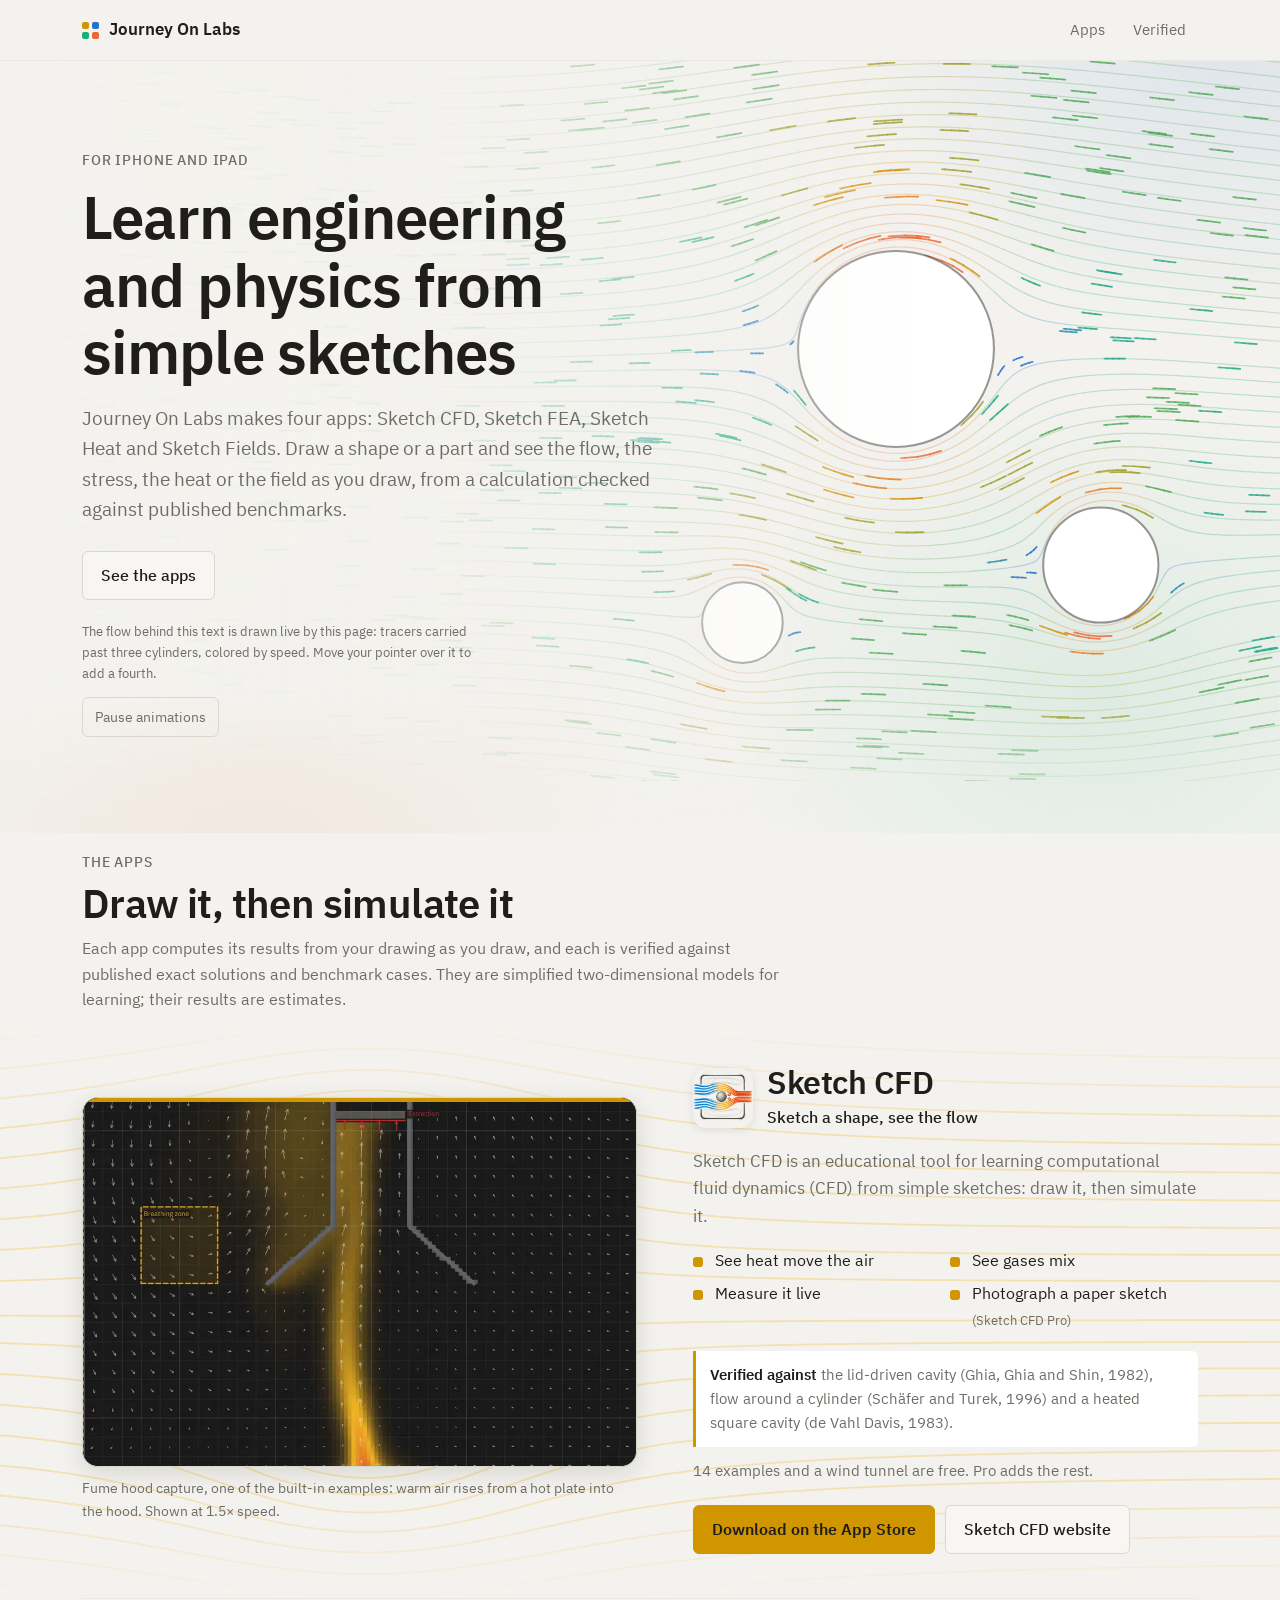
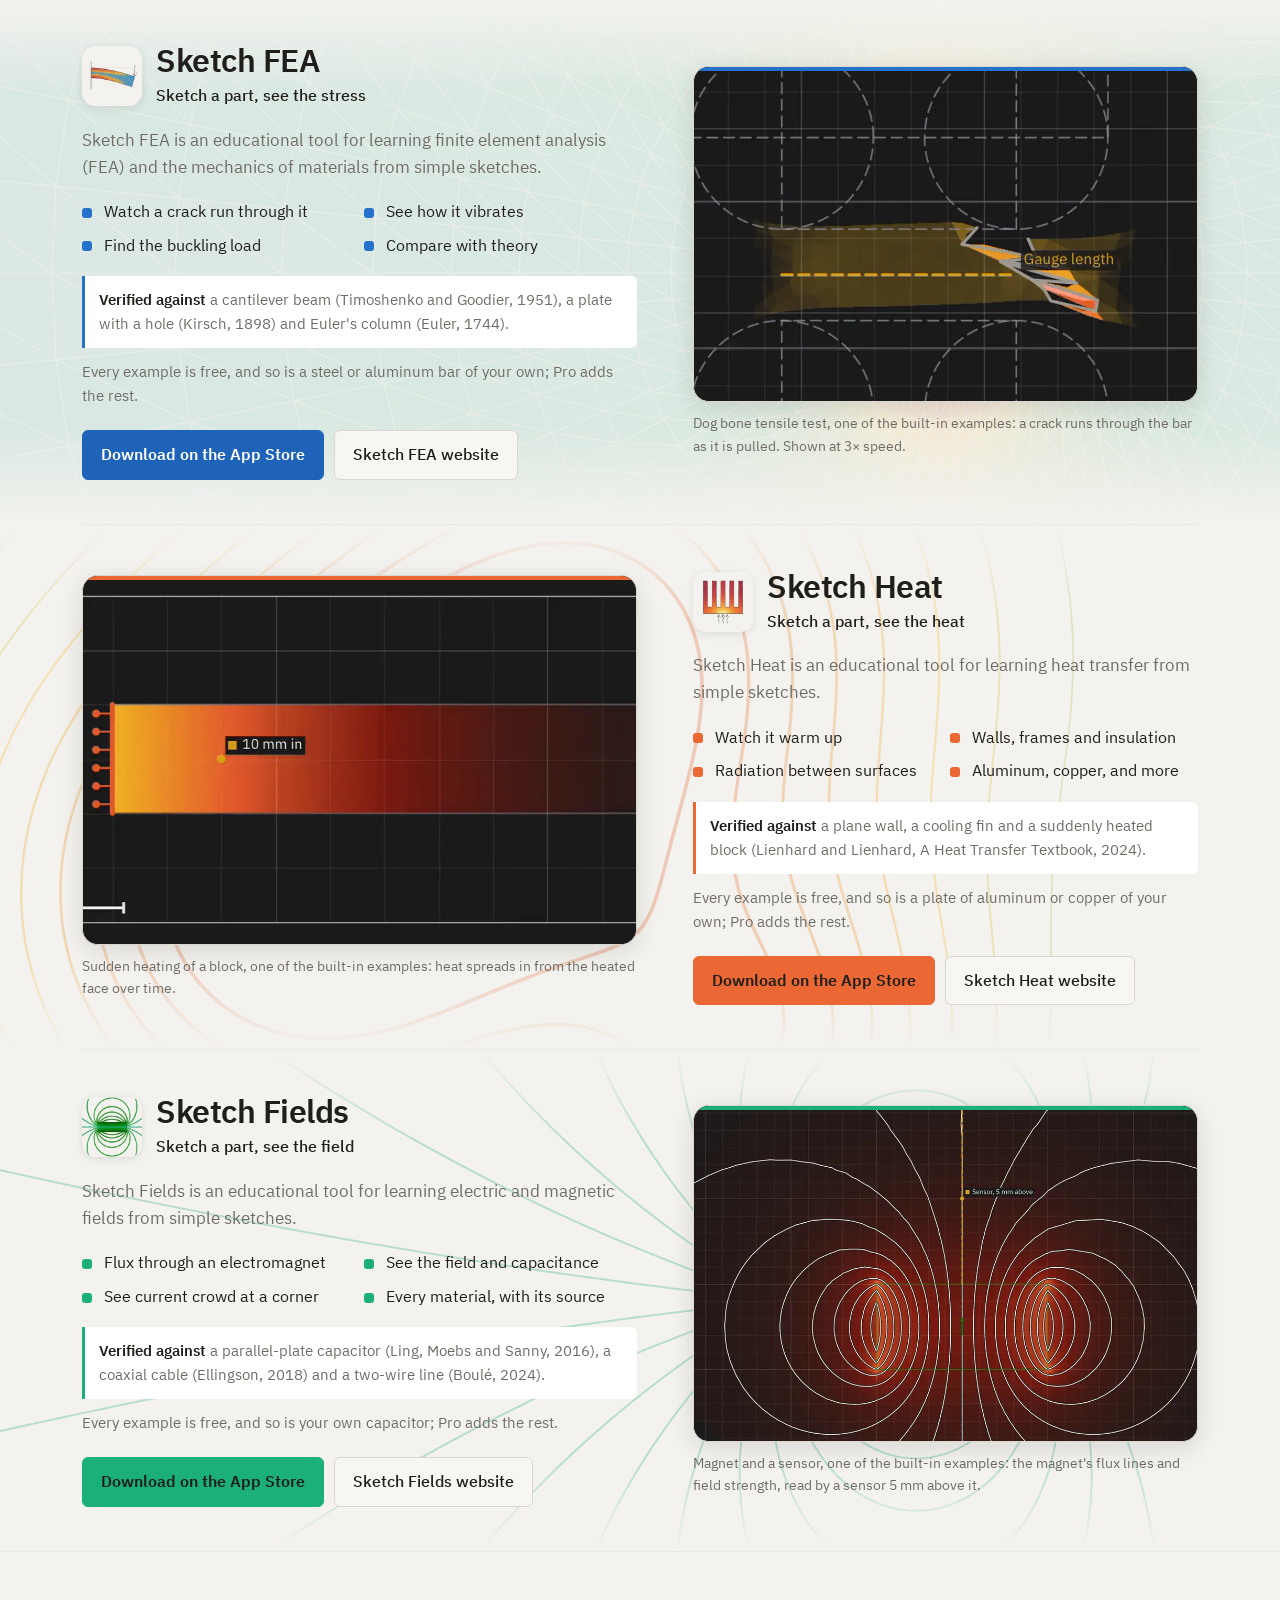
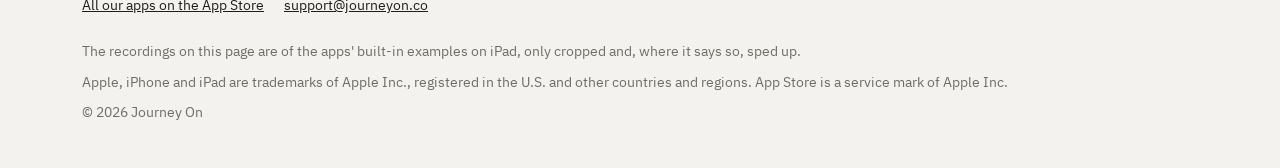
==== index.html @ b60d40c6 "The Journey On Labs page: the Sketch apps, with the Black Friday sale Co-Authored-By: Claude Opus 5." ====
<!doctype html>
<html lang="en">
<head>
  <meta charset="utf-8">
  <meta name="viewport" content="width=device-width, initial-scale=1">
  <meta http-equiv="Content-Security-Policy" content="default-src 'none'; script-src 'self'; style-src 'self'; font-src 'self'; img-src 'self'; media-src 'self'; base-uri 'none'; form-action 'none'">
  <meta name="referrer" content="strict-origin-when-cross-origin">
  <title>Journey On Labs: Sketch CFD, Sketch FEA, Sketch Heat and Sketch Fields</title>
  <meta name="description" content="Apps for iPhone and iPad for learning fluid dynamics, stress analysis, heat transfer, and electric and magnetic fields from simple sketches.">
  <meta name="theme-color" content="#141413" media="(prefers-color-scheme: dark)">
  <meta name="theme-color" content="#f3f2ee" media="(prefers-color-scheme: light)">
  <link rel="preload" href="fonts/IBMPlexSans-SemiBold.woff2" as="font" type="font/woff2" crossorigin>
  <link rel="icon" href="assets/favicon.svg" type="image/svg+xml">
  <link rel="icon" href="assets/favicon-32.png" sizes="32x32" type="image/png">
  <link rel="apple-touch-icon" href="assets/apple-touch-icon.png">
  <link rel="stylesheet" href="assets/labs.css">
  <script src="assets/labs.js" defer></script>
</head>
<body>
  <a class="skip" href="#main">Skip to the content</a>
  <header class="site">
    <div class="wrap">
      <a class="wordmark" href="./"><span class="dots" aria-hidden="true"><i class="app-cfd"></i><i class="app-fea"></i><i class="app-fields"></i><i class="app-heat"></i></span>Journey On Labs</a>
      <nav class="site" aria-label="Main">
        <ul>
          <li><a href="#apps">Apps</a></li>
          <li><a href="#verified">Verified</a></li>
          <li data-sale><a class="hot" href="#black-friday">Black Friday</a></li>
        </ul>
      </nav>
    </div>
  </header>

  <main id="main" tabindex="-1">
    <section class="hero" aria-labelledby="h-hero">
      <div class="hero-sim" aria-hidden="true"><canvas id="flow" width="1200" height="640"></canvas></div>
      <div class="wrap">
        <div class="hero-text">
          <p class="eyebrow">For iPhone and iPad</p>
          <h1 id="h-hero">Learn engineering and physics from simple sketches</h1>
          <p class="lead">Journey On Labs makes four apps: Sketch CFD, Sketch FEA, Sketch Heat and Sketch Fields. Draw a shape or a part and see the flow, the stress, the heat or the field as you draw, from a calculation checked against published benchmarks.</p>
          <div class="actions">
            <a class="btn sale-btn" href="#black-friday" data-sale>Black Friday: Pro at half price</a>
            <a class="btn" href="#apps">See the apps</a>
          </div>
          <p class="hero-note">The flow behind this text is drawn live by this page: tracers carried past three cylinders, colored by speed. Move your pointer over it to add a fourth.</p>
          <button type="button" class="motion" id="motion" aria-pressed="false" hidden>Pause animations</button>
        </div>
      </div>
    </section>

    <section class="sale" id="black-friday" aria-labelledby="h-sale" data-sale>
      <div class="wrap">
        <div class="sale-card">
          <div class="sale-head">
            <div>
              <p class="eyebrow">Black Friday to Cyber Monday</p>
              <h2 id="h-sale">Pro is half price in every Sketch app</h2>
            </div>
            <p class="countdown"><span data-left>Until Monday, November 30</span></p>
          </div>
          <div class="legend" aria-hidden="true">
            <div class="bar"><span class="now" data-now hidden></span></div>
            <div class="ticks"><span>Thu</span><span>Fri</span><span>Sat</span><span>Sun</span><span>Mon</span></div>
          </div>
          <div class="codes">
            <div class="ticket"><span class="code">BLACKFRIDAY</span><span class="what">Half off your first year</span><button type="button" class="copy" data-copy="BLACKFRIDAY" aria-label="Copy the code BLACKFRIDAY" hidden>Copy</button></div>
            <div class="ticket"><span class="code">BLACKFRIDAYMONTHLY</span><span class="what">Half off your first 3 months</span><button type="button" class="copy" data-copy="BLACKFRIDAYMONTHLY" aria-label="Copy the code BLACKFRIDAYMONTHLY" hidden>Copy</button></div>
          </div>
          <p class="fine">For new subscribers and for people whose subscription or free trial has ended; not for current subscribers. The links below open the App Store with the code filled in; you can also redeem a code in the App Store or in the app, in Menu&nbsp;&gt; About. Prices differ by country.</p>
          <ul class="deals">
            <li class="app-cfd"><span class="who"><img src="media/cfd-icon-96.webp" width="36" height="36" alt="">Sketch CFD</span><a class="btn" href="https://apps.apple.com/redeem?ctx=offercodes&amp;id=6824528045&amp;code=BLACKFRIDAY" aria-label="Sketch CFD: half off your first year, code BLACKFRIDAY">Half off a year</a><a class="btn" href="https://apps.apple.com/redeem?ctx=offercodes&amp;id=6824528045&amp;code=BLACKFRIDAYMONTHLY" aria-label="Sketch CFD: half off your first 3 months, code BLACKFRIDAYMONTHLY">Half off 3 months</a></li>
            <li class="app-fea"><span class="who"><img src="media/fea-icon-96.webp" width="36" height="36" alt="">Sketch FEA</span><a class="btn" href="https://apps.apple.com/redeem?ctx=offercodes&amp;id=6826964984&amp;code=BLACKFRIDAY" aria-label="Sketch FEA: half off your first year, code BLACKFRIDAY">Half off a year</a><a class="btn" href="https://apps.apple.com/redeem?ctx=offercodes&amp;id=6826964984&amp;code=BLACKFRIDAYMONTHLY" aria-label="Sketch FEA: half off your first 3 months, code BLACKFRIDAYMONTHLY">Half off 3 months</a></li>
            <li class="app-heat"><span class="who"><img src="media/heat-icon-96.webp" width="36" height="36" alt="">Sketch Heat</span><a class="btn" href="https://apps.apple.com/redeem?ctx=offercodes&amp;id=6831361610&amp;code=BLACKFRIDAY" aria-label="Sketch Heat: half off your first year, code BLACKFRIDAY">Half off a year</a><a class="btn" href="https://apps.apple.com/redeem?ctx=offercodes&amp;id=6831361610&amp;code=BLACKFRIDAYMONTHLY" aria-label="Sketch Heat: half off your first 3 months, code BLACKFRIDAYMONTHLY">Half off 3 months</a></li>
            <li class="app-fields"><span class="who"><img src="media/fields-icon-96.webp" width="36" height="36" alt="">Sketch Fields</span><a class="btn" href="https://apps.apple.com/redeem?ctx=offercodes&amp;id=6832425502&amp;code=BLACKFRIDAY" aria-label="Sketch Fields: half off your first year, code BLACKFRIDAY">Half off a year</a><a class="btn" href="https://apps.apple.com/redeem?ctx=offercodes&amp;id=6832425502&amp;code=BLACKFRIDAYMONTHLY" aria-label="Sketch Fields: half off your first 3 months, code BLACKFRIDAYMONTHLY">Half off 3 months</a></li>
          </ul>
        </div>
      </div>
    </section>

    <section id="apps" aria-labelledby="h-apps">
      <div class="wrap">
        <div class="apps-head" id="verified">
          <p class="eyebrow">The apps</p>
          <h2 id="h-apps">Draw it, then simulate it</h2>
          <p>Each app computes its results from your drawing as you draw, and each is verified against published exact solutions and benchmark cases. They are simplified two-dimensional models for learning; their results are estimates.</p>
        </div>

        <article class="feature app-cfd" aria-labelledby="h-cfd">
          <figure class="media">
            <div class="frame"><video class="sim" muted loop playsinline preload="none" poster="media/cfd-sim-960.webp" width="960" height="640" aria-hidden="true" disablepictureinpicture disableremoteplayback><source src="media/cfd-sim-960.mp4" type="video/mp4"></video></div>
            <figcaption>Fume hood capture, one of the built-in examples: warm air rises from a hot plate into the hood. Shown at 1.5&times; speed.</figcaption>
          </figure>
          <div class="copytext">
            <div class="title"><img src="media/cfd-icon-192.webp" width="60" height="60" alt=""><div><h3 id="h-cfd">Sketch CFD</h3><p class="sub">Sketch a shape, see the flow</p></div></div>
            <p class="desc">Sketch CFD is an educational tool for learning computational fluid dynamics (CFD) from simple sketches: draw it, then simulate it.</p>
            <ul class="feats"><li>See heat move the air</li><li>See gases mix</li><li>Measure it live</li><li>Photograph a paper sketch <small>(Sketch CFD Pro)</small></li></ul>
            <p class="verified"><strong>Verified against</strong> the lid-driven cavity (Ghia, Ghia and Shin, 1982), flow around a cylinder (Schäfer and Turek, 1996) and a heated square cavity (de Vahl Davis, 1983).</p>
            <p class="free">14 examples and a wind tunnel are free. Pro adds the rest.</p>
            <div class="actions"><a class="btn primary" href="https://apps.apple.com/app/sketch-cfd/id6824528045">Download on the App Store</a><a class="btn" href="https://sketchcfd.journeyon.co">Sketch CFD website</a></div>
            <a class="badge" href="#black-friday" data-sale>Black Friday: Sketch CFD Pro at half price</a>
          </div>
        </article>

        <article class="feature flip app-fea" aria-labelledby="h-fea">
          <figure class="media">
            <div class="frame"><video class="sim" muted loop playsinline preload="none" poster="media/fea-sim-960.webp" width="960" height="640" aria-hidden="true" disablepictureinpicture disableremoteplayback><source src="media/fea-sim-960.mp4" type="video/mp4"></video></div>
            <figcaption>Dog bone tensile test, one of the built-in examples: a crack runs through the bar as it is pulled. Shown at 3&times; speed.</figcaption>
          </figure>
          <div class="copytext">
            <div class="title"><img src="media/fea-icon-192.webp" width="60" height="60" alt=""><div><h3 id="h-fea">Sketch FEA</h3><p class="sub">Sketch a part, see the stress</p></div></div>
            <p class="desc">Sketch FEA is an educational tool for learning finite element analysis (FEA) and the mechanics of materials from simple sketches.</p>
            <ul class="feats"><li>Watch a crack run through it</li><li>See how it vibrates</li><li>Find the buckling load</li><li>Compare with theory</li></ul>
            <p class="verified"><strong>Verified against</strong> a cantilever beam (Timoshenko and Goodier, 1951), a plate with a hole (Kirsch, 1898) and Euler's column (Euler, 1744).</p>
            <p class="free">Every example is free, and so is a steel or aluminum bar of your own; Pro adds the rest.</p>
            <div class="actions"><a class="btn primary" href="https://apps.apple.com/app/sketch-fea/id6826964984">Download on the App Store</a><a class="btn" href="https://sketchfea.journeyon.co">Sketch FEA website</a></div>
            <a class="badge" href="#black-friday" data-sale>Black Friday: Sketch FEA Pro at half price</a>
          </div>
        </article>

        <article class="feature app-heat" aria-labelledby="h-heat">
          <figure class="media">
            <div class="frame"><video class="sim" muted loop playsinline preload="none" poster="media/heat-sim-960.webp" width="960" height="640" aria-hidden="true" disablepictureinpicture disableremoteplayback><source src="media/heat-sim-960.mp4" type="video/mp4"></video></div>
            <figcaption>Sudden heating of a block, one of the built-in examples: heat spreads in from the heated face over time.</figcaption>
          </figure>
          <div class="copytext">
            <div class="title"><img src="media/heat-icon-192.webp" width="60" height="60" alt=""><div><h3 id="h-heat">Sketch Heat</h3><p class="sub">Sketch a part, see the heat</p></div></div>
            <p class="desc">Sketch Heat is an educational tool for learning heat transfer from simple sketches.</p>
            <ul class="feats"><li>Watch it warm up</li><li>Walls, frames and insulation</li><li>Radiation between surfaces</li><li>Aluminum, copper, and more</li></ul>
            <p class="verified"><strong>Verified against</strong> a plane wall, a cooling fin and a suddenly heated block (Lienhard and Lienhard, A Heat Transfer Textbook, 2024).</p>
            <p class="free">Every example is free, and so is a plate of aluminum or copper of your own; Pro adds the rest.</p>
            <div class="actions"><a class="btn primary" href="https://apps.apple.com/app/sketch-heat/id6831361610">Download on the App Store</a><a class="btn" href="https://sketchheat.journeyon.co">Sketch Heat website</a></div>
            <a class="badge" href="#black-friday" data-sale>Black Friday: Sketch Heat Pro at half price</a>
          </div>
        </article>

        <article class="feature flip app-fields" aria-labelledby="h-fields">
          <figure class="media">
            <div class="frame"><video class="sim" muted loop playsinline preload="none" poster="media/fields-sim-960.webp" width="960" height="640" aria-hidden="true" disablepictureinpicture disableremoteplayback><source src="media/fields-sim-960.mp4" type="video/mp4"></video></div>
            <figcaption>Magnet and a sensor, one of the built-in examples: the magnet's flux lines and field strength, read by a sensor 5 mm above it.</figcaption>
          </figure>
          <div class="copytext">
            <div class="title"><img src="media/fields-icon-192.webp" width="60" height="60" alt=""><div><h3 id="h-fields">Sketch Fields</h3><p class="sub">Sketch a part, see the field</p></div></div>
            <p class="desc">Sketch Fields is an educational tool for learning electric and magnetic fields from simple sketches.</p>
            <ul class="feats"><li>Flux through an electromagnet</li><li>See the field and capacitance</li><li>See current crowd at a corner</li><li>Every material, with its source</li></ul>
            <p class="verified"><strong>Verified against</strong> a parallel-plate capacitor (Ling, Moebs and Sanny, 2016), a coaxial cable (Ellingson, 2018) and a two-wire line (Boulé, 2024).</p>
            <p class="free">Every example is free, and so is your own capacitor; Pro adds the rest.</p>
            <div class="actions"><a class="btn primary" href="https://apps.apple.com/app/sketch-fields/id6832425502">Download on the App Store</a><a class="btn" href="https://sketchfields.journeyon.co">Sketch Fields website</a></div>
            <a class="badge" href="#black-friday" data-sale>Black Friday: Sketch Fields Pro at half price</a>
          </div>
        </article>
      </div>
    </section>
  </main>

  <footer class="site">
    <div class="wrap">
      <div class="links">
        <a href="https://apps.apple.com/us/developer/journey-on/id1807155063">All our apps on the App Store</a>
        <a href="mailto:support@journeyon.co">support@journeyon.co</a>
      </div>
      <p>The recordings on this page are of the apps' built-in examples on iPad, only cropped and, where it says so, sped up.</p>
      <p>Apple, iPhone and iPad are trademarks of Apple Inc., registered in the U.S. and other countries and regions. App Store is a service mark of Apple Inc.</p>
      <p>&copy; 2026 Journey On</p>
    </div>
  </footer>
</body>
</html>
---- assets/labs.css ----
/* Journey On Labs. Colors, radii, fonts and shadows are the apps' design tokens: the neutrals every app shares, and each
   app's own accent (app.config.mjs) on its parts; tints are color-mix() of tokens. Dark is the default, as in the apps;
   light follows prefers-color-scheme. Text contrast at least 4.5:1 in both themes. */

@font-face { font-family: 'IBM Plex Sans'; font-style: normal; font-weight: 400; font-display: swap; src: url('../fonts/IBMPlexSans-Regular.woff2') format('woff2'); }
@font-face { font-family: 'IBM Plex Sans'; font-style: normal; font-weight: 500; font-display: swap; src: url('../fonts/IBMPlexSans-Medium.woff2') format('woff2'); }
@font-face { font-family: 'IBM Plex Sans'; font-style: normal; font-weight: 600; font-display: swap; src: url('../fonts/IBMPlexSans-SemiBold.woff2') format('woff2'); }
@font-face { font-family: 'IBM Plex Mono'; font-style: normal; font-weight: 500; font-display: swap; src: url('../fonts/IBMPlexMono-Medium.woff2') format('woff2'); }

:root {
  --bg: #141413;
  --panel: #1c1c1b;
  --panel2: #232321;
  --fg: #e8e6e1;
  --muted: #9b9890;
  --line: #35332e;
  --line2: #2a2926;
  --canvas: #1a1a19;
  --shadow: 0 6px 24px rgba(0, 0, 0, .5);
  --shadow-sm: 0 2px 10px rgba(0, 0, 0, .45);
  --font: 'IBM Plex Sans', system-ui, -apple-system, 'Segoe UI', sans-serif;
  --mono: 'IBM Plex Mono', ui-monospace, SFMono-Regular, Menlo, monospace;
  --radius: 6px;
  --ease-out: cubic-bezier(.33, 1, .68, 1);
  --t: .24s;
  /* each app's accent (dark): Sketch CFD amber, Sketch FEA blue, Sketch Heat orange, Sketch Fields green; the second
     accent is the one for text */
  --cfd: #f0b323; --cfd2: #ffc94a;
  --fea: #3987e5; --fea2: #6aa6ee;
  --heat: #d95926; --heat2: #f08a5c;
  --fields: #199e70; --fields2: #4fcb98;
  --accent: var(--fg);
  --accent2: var(--fg);
  --on-accent: #141413;
  --glow: .16;
  color-scheme: dark;
}

@media (prefers-color-scheme: light) {
  :root {
    --bg: #f3f2ee;
    --panel: #ffffff;
    --panel2: #f7f6f2;
    --fg: #1f1e1b;
    --muted: #6f6c66;
    --line: #dad7cf;
    --line2: #ebe9e3;
    --canvas: #e9e7e1;
    --shadow: 0 6px 24px rgba(30, 28, 20, .12);
    --shadow-sm: 0 2px 8px rgba(30, 28, 20, .10);
    --cfd: #d19500; --cfd2: #a87700;
    --fea: #2671cc; --fea2: #1f63b8;
    --heat: #eb6834; --heat2: #cc5521;
    --fields: #1baf7a; --fields2: #13875c;
    --on-accent: #1f1e1b;
    --glow: .10;
    color-scheme: light;
  }
}

*, *::before, *::after { box-sizing: border-box; }
html { -webkit-text-size-adjust: 100%; text-size-adjust: 100%; }
@media (prefers-reduced-motion: no-preference) { html { scroll-behavior: smooth; } }
body { margin: 0; background: var(--bg); color: var(--fg); font-family: var(--font); font-size: 16px; line-height: 1.6; overflow-wrap: break-word; }
img, video { max-width: 100%; display: block; }
h1, h2, h3 { margin: 0; line-height: 1.12; font-weight: 600; letter-spacing: -0.015em; }
p, ul { margin: 0; }
a { color: inherit; }
:focus-visible { outline: 3px solid var(--fea2); outline-offset: 3px; border-radius: 4px; }
[hidden] { display: none !important; }

.app-cfd { --accent: var(--cfd); --accent2: var(--cfd2); }
.app-fea { --accent: var(--fea); --accent2: var(--fea2); }
.app-heat { --accent: var(--heat); --accent2: var(--heat2); }
.app-fields { --accent: var(--fields); --accent2: var(--fields2); }

.skip { position: absolute; left: 16px; top: -60px; background: var(--panel); color: var(--fg); padding: 10px 16px; border: 1px solid var(--line); border-radius: var(--radius); z-index: 10; }
.skip:focus { top: 12px; }
.wrap { max-width: 1180px; margin: 0 auto; padding: 0 16px; }
@media (min-width: 720px) { .wrap { padding: 0 32px; } }
.eyebrow { font-size: 14px; font-weight: 500; letter-spacing: .06em; text-transform: uppercase; color: var(--muted); }

/* header */
header.site { position: sticky; top: 0; z-index: 5; background: color-mix(in srgb, var(--bg) 88%, transparent); backdrop-filter: blur(10px); -webkit-backdrop-filter: blur(10px); border-bottom: 1px solid var(--line2); }
header.site .wrap { display: flex; align-items: center; justify-content: space-between; gap: 16px; min-height: 60px; }
.wordmark { display: inline-flex; align-items: center; gap: 10px; font-weight: 600; font-size: 17px; text-decoration: none; padding: 10px 0; }
.dots { display: inline-grid; grid-template-columns: 7px 7px; gap: 3px; }
.dots i { width: 7px; height: 7px; border-radius: 2px; background: var(--accent); }
nav.site ul { list-style: none; display: flex; gap: 4px; padding: 0; }
nav.site a { display: inline-block; padding: 10px 12px; border-radius: var(--radius); text-decoration: none; font-size: 15px; color: var(--muted); }
nav.site a:hover { color: var(--fg); background: var(--panel); }
nav.site a.hot { color: var(--fg); font-weight: 500; }
@media (max-width: 560px) { nav.site li:not(:last-child) { display: none; } }

/* hero */
.hero { position: relative; padding: 56px 0 48px; overflow: hidden; }
.hero::before { content: ''; position: absolute; inset: -20% -10% auto -10%; height: 120%; pointer-events: none;
  background:
    radial-gradient(40% 50% at 12% 20%, color-mix(in srgb, var(--cfd) calc(var(--glow) * 100%), transparent), transparent 70%),
    radial-gradient(35% 45% at 88% 15%, color-mix(in srgb, var(--fea) calc(var(--glow) * 100%), transparent), transparent 70%),
    radial-gradient(35% 45% at 80% 85%, color-mix(in srgb, var(--fields) calc(var(--glow) * 100%), transparent), transparent 70%),
    radial-gradient(35% 40% at 25% 90%, color-mix(in srgb, var(--heat) calc(var(--glow) * 100%), transparent), transparent 70%); }
.hero .wrap { position: relative; display: grid; gap: 36px; align-items: center; }
@media (min-width: 960px) { .hero .wrap { grid-template-columns: 1fr 1.08fr; gap: 48px; } }
.hero h1 { font-size: clamp(36px, 5.4vw, 60px); margin-top: 12px; text-wrap: balance; }
.hero .lead { margin-top: 18px; font-size: clamp(17px, 2vw, 19px); color: var(--muted); max-width: 36em; }
.hero .actions { display: flex; flex-wrap: wrap; gap: 10px; margin-top: 26px; }
.mosaic { display: grid; grid-template-columns: 1fr 1fr; gap: 12px; }
.tile { position: relative; margin: 0; border-radius: 14px; overflow: hidden; border: 1px solid var(--line); background: #141413; box-shadow: var(--shadow); aspect-ratio: 3 / 2; }
.tile::after { content: ''; position: absolute; left: 0; right: 0; top: 0; height: 3px; background: var(--accent); }
.tile video { width: 100%; height: 100%; object-fit: cover; }
.tile figcaption { position: absolute; left: 8px; bottom: 8px; right: 8px; display: flex; align-items: center; gap: 7px; font-size: 13px; line-height: 1.3; color: #e8e6e1;
  padding: 6px 9px; border-radius: 8px; background: rgba(20, 20, 19, .78); backdrop-filter: blur(6px); -webkit-backdrop-filter: blur(6px); width: max-content; max-width: calc(100% - 16px); }
.tile figcaption b { font-weight: 600; color: var(--accent2); }
@media (prefers-color-scheme: light) { .tile figcaption b { color: #e8e6e1; } }
.tile figcaption i { width: 8px; height: 8px; border-radius: 50%; background: var(--accent); flex: none; }
.motion { margin-top: 12px; font: inherit; font-size: 14px; color: var(--muted); background: none; border: 1px solid var(--line); border-radius: var(--radius); padding: 8px 12px; min-height: 40px; cursor: pointer; }
.motion:hover { color: var(--fg); border-color: var(--muted); }

/* buttons */
.btn { display: inline-flex; align-items: center; justify-content: center; gap: 8px; min-height: 48px; padding: 11px 18px; border-radius: var(--radius); border: 1px solid var(--line); background: var(--panel2); color: var(--fg); font: inherit; font-weight: 500; text-decoration: none; text-align: center; cursor: pointer; transition: border-color var(--t) var(--ease-out), background var(--t) var(--ease-out), transform var(--t) var(--ease-out); }
.btn:hover { border-color: var(--accent, var(--muted)); }
.btn.primary { background: var(--accent); border-color: var(--accent); color: var(--on-accent); font-weight: 600; }
.btn.primary:hover { background: color-mix(in srgb, var(--accent) 86%, var(--fg)); }
.btn.sale-btn { --accent: var(--fg); background: var(--fg); border-color: var(--fg); color: var(--bg); font-weight: 600; }
@media (prefers-color-scheme: light) { .app-fea .btn.primary { background: var(--fea2); border-color: var(--fea2); color: #ffffff; } }

/* Black Friday 2026: the band, the deal links and the badges carry data-sale; labs.js hides them after the sale, and they
   come out of the page after 30 Nov 2026 */
.sale { padding: 8px 0 56px; }
.sale-card { position: relative; border-radius: 18px; padding: 28px 22px; background: var(--panel); border: 1px solid var(--line); box-shadow: var(--shadow); overflow: hidden; }
@media (min-width: 720px) { .sale-card { padding: 36px 40px; } }
.sale-card::before { content: ''; position: absolute; left: 0; right: 0; top: 0; height: 4px;
  background: linear-gradient(90deg, var(--cfd) 0 25%, var(--fea) 25% 50%, var(--heat) 50% 75%, var(--fields) 75% 100%); }
.sale-head { display: grid; gap: 10px; }
@media (min-width: 900px) { .sale-head { grid-template-columns: 1fr auto; align-items: end; gap: 24px; } }
.sale h2 { font-size: clamp(26px, 3.4vw, 38px); text-wrap: balance; }
.countdown { font-size: 15px; font-weight: 500; color: var(--fg); padding: 8px 12px; border-radius: 999px; border: 1px solid var(--line); background: var(--panel2); justify-self: start; }
.codes { display: grid; gap: 12px; margin-top: 24px; }
@media (min-width: 760px) { .codes { grid-template-columns: 1fr 1fr; } }
.ticket { display: flex; align-items: center; gap: 14px; padding: 14px 16px; border: 1px dashed var(--muted); border-radius: 12px; background: var(--panel2); }
.ticket .code { font-family: var(--mono); font-weight: 500; font-size: clamp(16px, 2vw, 19px); letter-spacing: .03em; color: var(--fg); }
.ticket .what { font-size: 15px; color: var(--muted); flex: 1; }
.copy { font: inherit; font-size: 14px; font-weight: 500; min-height: 40px; min-width: 72px; padding: 8px 12px; border-radius: var(--radius); border: 1px solid var(--line); background: var(--panel); color: var(--fg); cursor: pointer; }
.copy:hover { border-color: var(--muted); }
.copy.done { border-color: var(--fields); }
.sale .fine { margin-top: 16px; font-size: 14px; color: var(--muted); max-width: 64em; }
.deals { list-style: none; padding: 0; margin-top: 22px; display: grid; gap: 10px; }
@media (min-width: 760px) { .deals { grid-template-columns: 1fr 1fr; } }
.deals li { display: flex; align-items: center; gap: 12px; padding: 12px; border-radius: 12px; border: 1px solid var(--line2); background: color-mix(in srgb, var(--accent) 7%, var(--panel)); flex-wrap: wrap; }
.deals .who { display: flex; align-items: center; gap: 10px; flex: 1 1 160px; font-weight: 600; }
.deals .who img { width: 36px; height: 36px; border-radius: 22.4%; }
.deals .btn { min-height: 44px; padding: 8px 12px; font-size: 14px; flex: 1 1 120px; border-color: color-mix(in srgb, var(--accent) 45%, var(--line)); background: var(--panel); }

/* phones: the code boxes stack the code over its description with the button beside them; the clip labels keep only the
   app's name; the countdown is a rounded box when it wraps */
@media (max-width: 559px) {
  .ticket { display: grid; grid-template-columns: 1fr auto; gap: 2px 12px; align-items: center; }
  .ticket .code { grid-column: 1; grid-row: 1; overflow-wrap: anywhere; }
  .ticket .what { grid-column: 1; grid-row: 2; }
  .ticket .copy { grid-column: 2; grid-row: 1 / span 2; }
  .tile figcaption { font-size: 12px; padding: 4px 8px; left: 6px; bottom: 6px; }
  .tile figcaption .ex { display: none; }
  .countdown { border-radius: 12px; }
}

/* apps */
.apps-head { padding: 8px 0 8px; }
.apps-head h2 { font-size: clamp(28px, 3.6vw, 40px); margin-top: 8px; }
.apps-head p { margin-top: 10px; color: var(--muted); max-width: 44em; }
.feature { display: grid; gap: 28px; align-items: center; padding: 44px 0; border-bottom: 1px solid var(--line2); }
.feature:last-of-type { border-bottom: 0; }
@media (min-width: 900px) { .feature { grid-template-columns: 1.1fr 1fr; gap: 56px; } .feature.flip .media { order: 2; } }
.media { margin: 0; }
.frame { position: relative; border-radius: 16px; overflow: hidden; border: 1px solid var(--line); background: #141413; box-shadow: var(--shadow); aspect-ratio: 3 / 2; }
.frame::after { content: ''; position: absolute; left: 0; right: 0; top: 0; height: 4px; background: var(--accent); }
.frame video { width: 100%; height: 100%; object-fit: cover; }
.media figcaption { margin-top: 10px; font-size: 14px; color: var(--muted); }
.title { display: flex; align-items: center; gap: 14px; }
.title img { width: 60px; height: 60px; border-radius: 22.4%; box-shadow: var(--shadow-sm); }
.title h3 { font-size: clamp(26px, 3vw, 32px); }
.title .sub { margin-top: 4px; color: var(--accent2); font-weight: 500; }
@media (prefers-color-scheme: light) { .title .sub { color: var(--fg); } }
.copytext .desc { margin-top: 18px; color: var(--muted); font-size: 17px; }
.feats { list-style: none; padding: 0; margin-top: 18px; display: grid; gap: 8px; }
@media (min-width: 560px) { .feats { grid-template-columns: 1fr 1fr; } }
.feats li { position: relative; padding-left: 22px; }
.feats li::before { content: ''; position: absolute; left: 0; top: .55em; width: 10px; height: 10px; border-radius: 3px; background: var(--accent); }
.feats small { color: var(--muted); font-size: 13px; }
.verified { margin-top: 18px; padding: 12px 14px; border-left: 3px solid var(--accent); background: var(--panel); border-radius: 0 var(--radius) var(--radius) 0; font-size: 15px; color: var(--muted); }
.verified strong { color: var(--fg); font-weight: 600; }
.free { margin-top: 12px; font-size: 15px; color: var(--muted); }
.copytext .actions { display: flex; flex-wrap: wrap; gap: 10px; margin-top: 22px; }
.badge { display: inline-flex; align-items: center; gap: 8px; margin-top: 14px; font-size: 14px; font-weight: 500; text-decoration: none; padding: 7px 12px; border-radius: 999px; border: 1px solid color-mix(in srgb, var(--accent) 55%, var(--line)); background: color-mix(in srgb, var(--accent) 10%, var(--panel)); }
.badge:hover { border-color: var(--accent); }

/* footer */
footer.site { border-top: 1px solid var(--line2); padding: 32px 0 44px; color: var(--muted); font-size: 14px; }
footer.site .links { display: flex; flex-wrap: wrap; gap: 4px 20px; margin-bottom: 14px; }
footer.site .links a { color: var(--fg); padding: 10px 0; display: inline-block; }
footer.site p + p { margin-top: 8px; }

@media (prefers-reduced-motion: reduce) { * { transition: none !important; } }

/* the hero's flow field (labs.js): behind the text, with a scrim for legibility; on narrow screens the flow shows below
   the text */
.hero { isolation: isolate; }
.hero::before { z-index: -2; }
.hero-sim { position: absolute; inset: 0; z-index: -1; }
.hero-sim canvas { display: block; width: 100%; height: 100%; }
.hero-sim::after { content: ''; position: absolute; inset: 0; pointer-events: none;
  background: linear-gradient(90deg, var(--bg) 0%, color-mix(in srgb, var(--bg) 92%, transparent) 34%, color-mix(in srgb, var(--bg) 35%, transparent) 56%, transparent 72%); }
@media (max-width: 899px) {
  .hero { padding-bottom: 300px; }
  .hero-sim::after { background: linear-gradient(180deg, var(--bg) 0%, color-mix(in srgb, var(--bg) 92%, transparent) 55%, transparent 78%); }
}
.hero .wrap { display: block; }
.hero-text { max-width: 600px; }
@media (min-width: 900px) { .hero { padding: 88px 0 96px; min-height: 620px; } }
.hero-note { margin-top: 22px; font-size: 13px; color: var(--muted); max-width: 30em; }

/* the sale's time bar, in the style of a result's color legend (Thursday to the end of Monday) */
.legend { margin-top: 20px; }
.legend .bar { position: relative; height: 10px; border-radius: 5px; background: linear-gradient(90deg, var(--fea), var(--fields), var(--cfd), var(--heat)); }
.legend .now { position: absolute; top: -5px; width: 4px; height: 20px; margin-left: -2px; border-radius: 2px; background: var(--fg); box-shadow: 0 0 0 2px var(--panel); }
.legend .ticks { display: grid; grid-template-columns: repeat(5, 1fr); margin-top: 6px; font-family: var(--mono); font-size: 12px; color: var(--muted); }
.legend .ticks span { text-align: center; border-left: 1px solid var(--line); }
.legend .ticks span:first-child { border-left: 0; }

/* each app's section: a faint backdrop of its physics (make-patterns.mjs), under the recording's side */
.feature { position: relative; isolation: isolate; }
.feature::before { content: ''; position: absolute; z-index: -1; top: 0; bottom: 0; left: -12vw; right: -12vw; pointer-events: none;
  background: var(--pattern) center / cover no-repeat; opacity: var(--pat-op, .16);
  -webkit-mask-image: radial-gradient(55% 75% at 32% 50%, #000 0%, transparent 72%); mask-image: radial-gradient(55% 75% at 32% 50%, #000 0%, transparent 72%); }
.feature.flip::before { -webkit-mask-image: radial-gradient(55% 75% at 68% 50%, #000 0%, transparent 72%); mask-image: radial-gradient(55% 75% at 68% 50%, #000 0%, transparent 72%); }
@media (max-width: 899px) { .feature::before, .feature.flip::before { -webkit-mask-image: radial-gradient(80% 45% at 50% 28%, #000 0%, transparent 75%); mask-image: radial-gradient(80% 45% at 50% 28%, #000 0%, transparent 75%); } }
.feature.app-cfd { --pattern: url('pattern-cfd.svg'); --pat-op: .22; }
.feature.app-fea { --pattern: url('pattern-fea.svg'); --pat-op: .16; }
.feature.app-heat { --pattern: url('pattern-heat.svg'); --pat-op: .24; }
.feature.app-fields { --pattern: url('pattern-fields.svg'); --pat-op: .26; }
@media (prefers-color-scheme: light) { .feature::before { filter: saturate(1.1); } .feature.app-cfd, .feature.app-heat, .feature.app-fields { --pat-op: .30; } .feature.app-fea { --pat-op: .18; } }
#apps { overflow: hidden; overflow: clip; } /* the backdrops reach past the column, never past the page */
.hero-sim { -webkit-mask-image: linear-gradient(180deg, #000 0%, #000 82%, transparent 100%); mask-image: linear-gradient(180deg, #000 0%, #000 82%, transparent 100%); }
/* the backdrops across the whole section, faint behind the text, fading out at the section's top and bottom */
.feature::before, .feature.flip::before { left: -10vw; right: -10vw;
  -webkit-mask-image: linear-gradient(180deg, transparent 0%, #000 18%, #000 82%, transparent 100%); mask-image: linear-gradient(180deg, transparent 0%, #000 18%, #000 82%, transparent 100%); }
@media (max-width: 899px) { .feature::before, .feature.flip::before { -webkit-mask-image: linear-gradient(180deg, transparent 0%, #000 12%, #000 88%, transparent 100%); mask-image: linear-gradient(180deg, transparent 0%, #000 12%, #000 88%, transparent 100%); } }
.feature.app-cfd { --pat-op: .2; }
.feature.app-fea { --pat-op: .12; }
.feature.app-heat { --pat-op: .22; }
.feature.app-fields { --pat-op: .24; }
@media (prefers-color-scheme: light) { .feature.app-cfd, .feature.app-heat, .feature.app-fields { --pat-op: .26; } .feature.app-fea { --pat-op: .14; } }
.feature .copytext { position: relative; }

.feature.app-fea { --pat-op: .2; }
@media (prefers-color-scheme: light) { .feature.app-fea { --pat-op: .2; } }
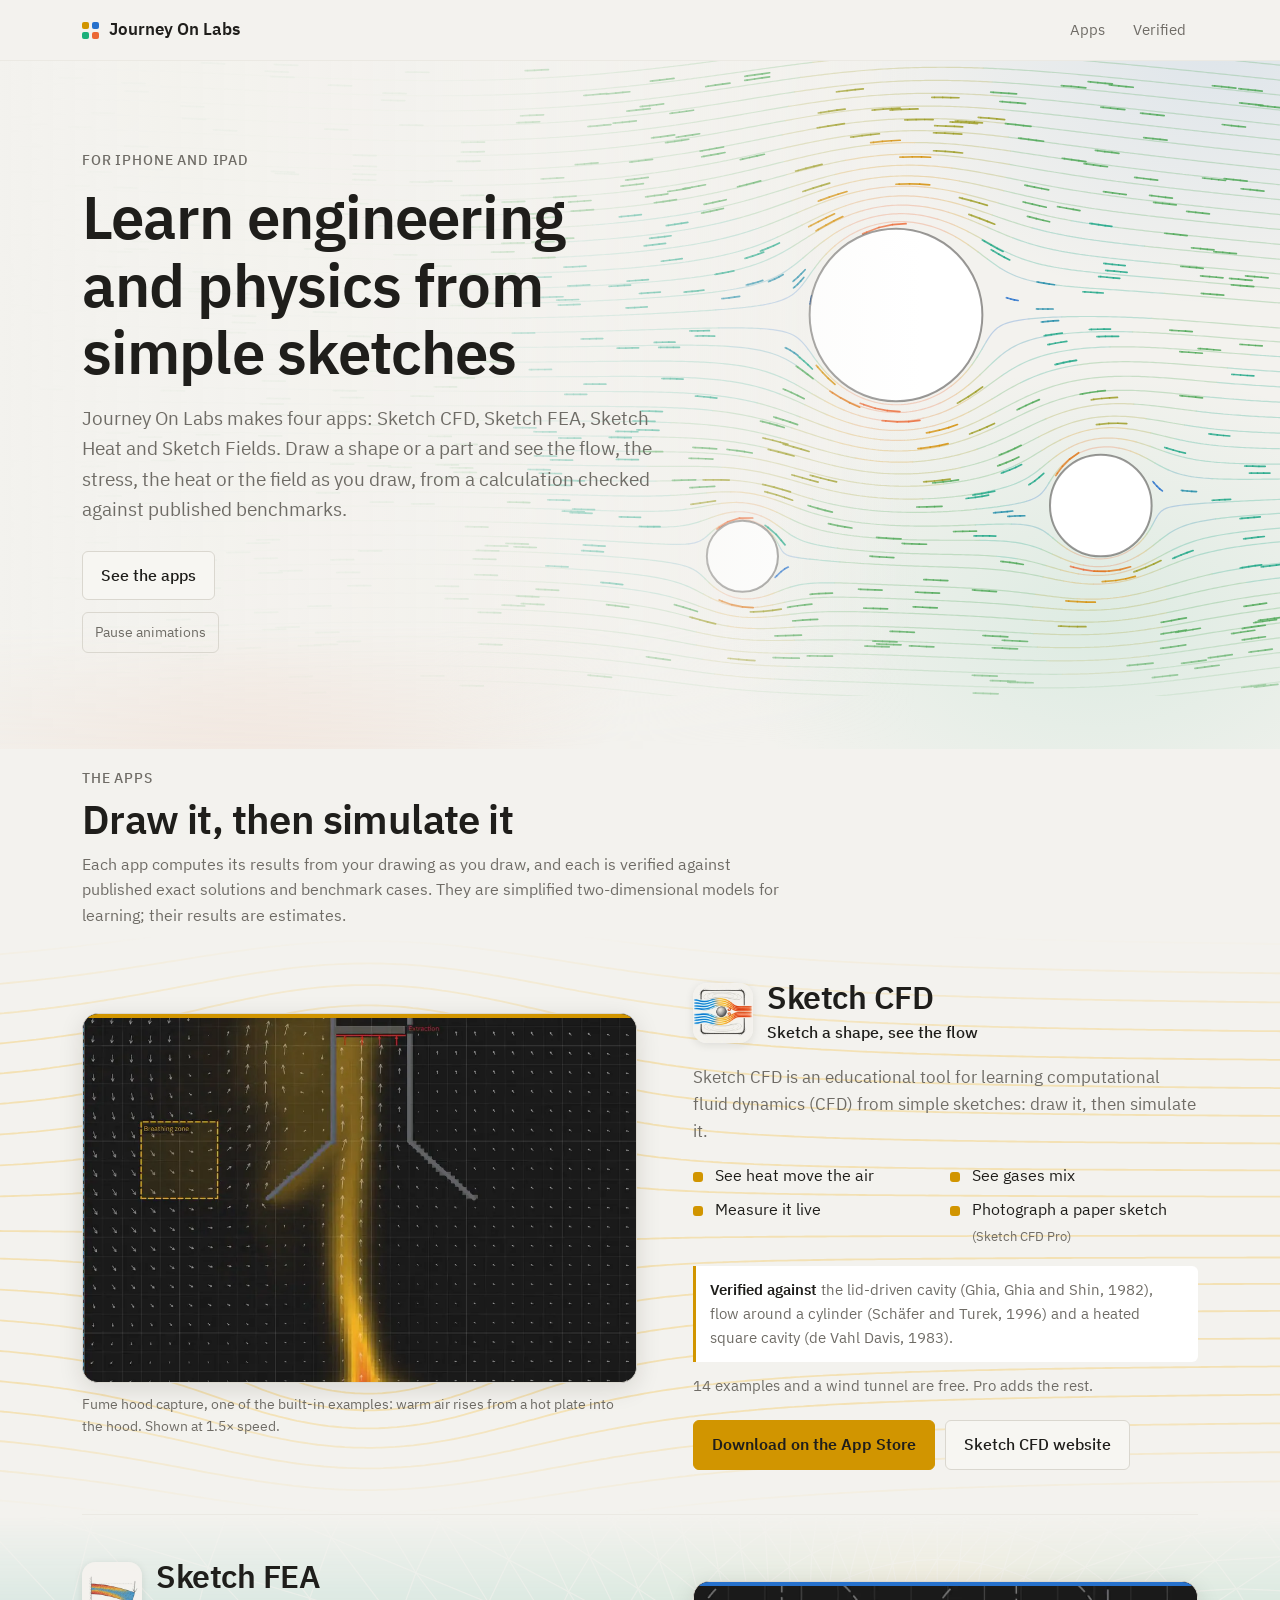
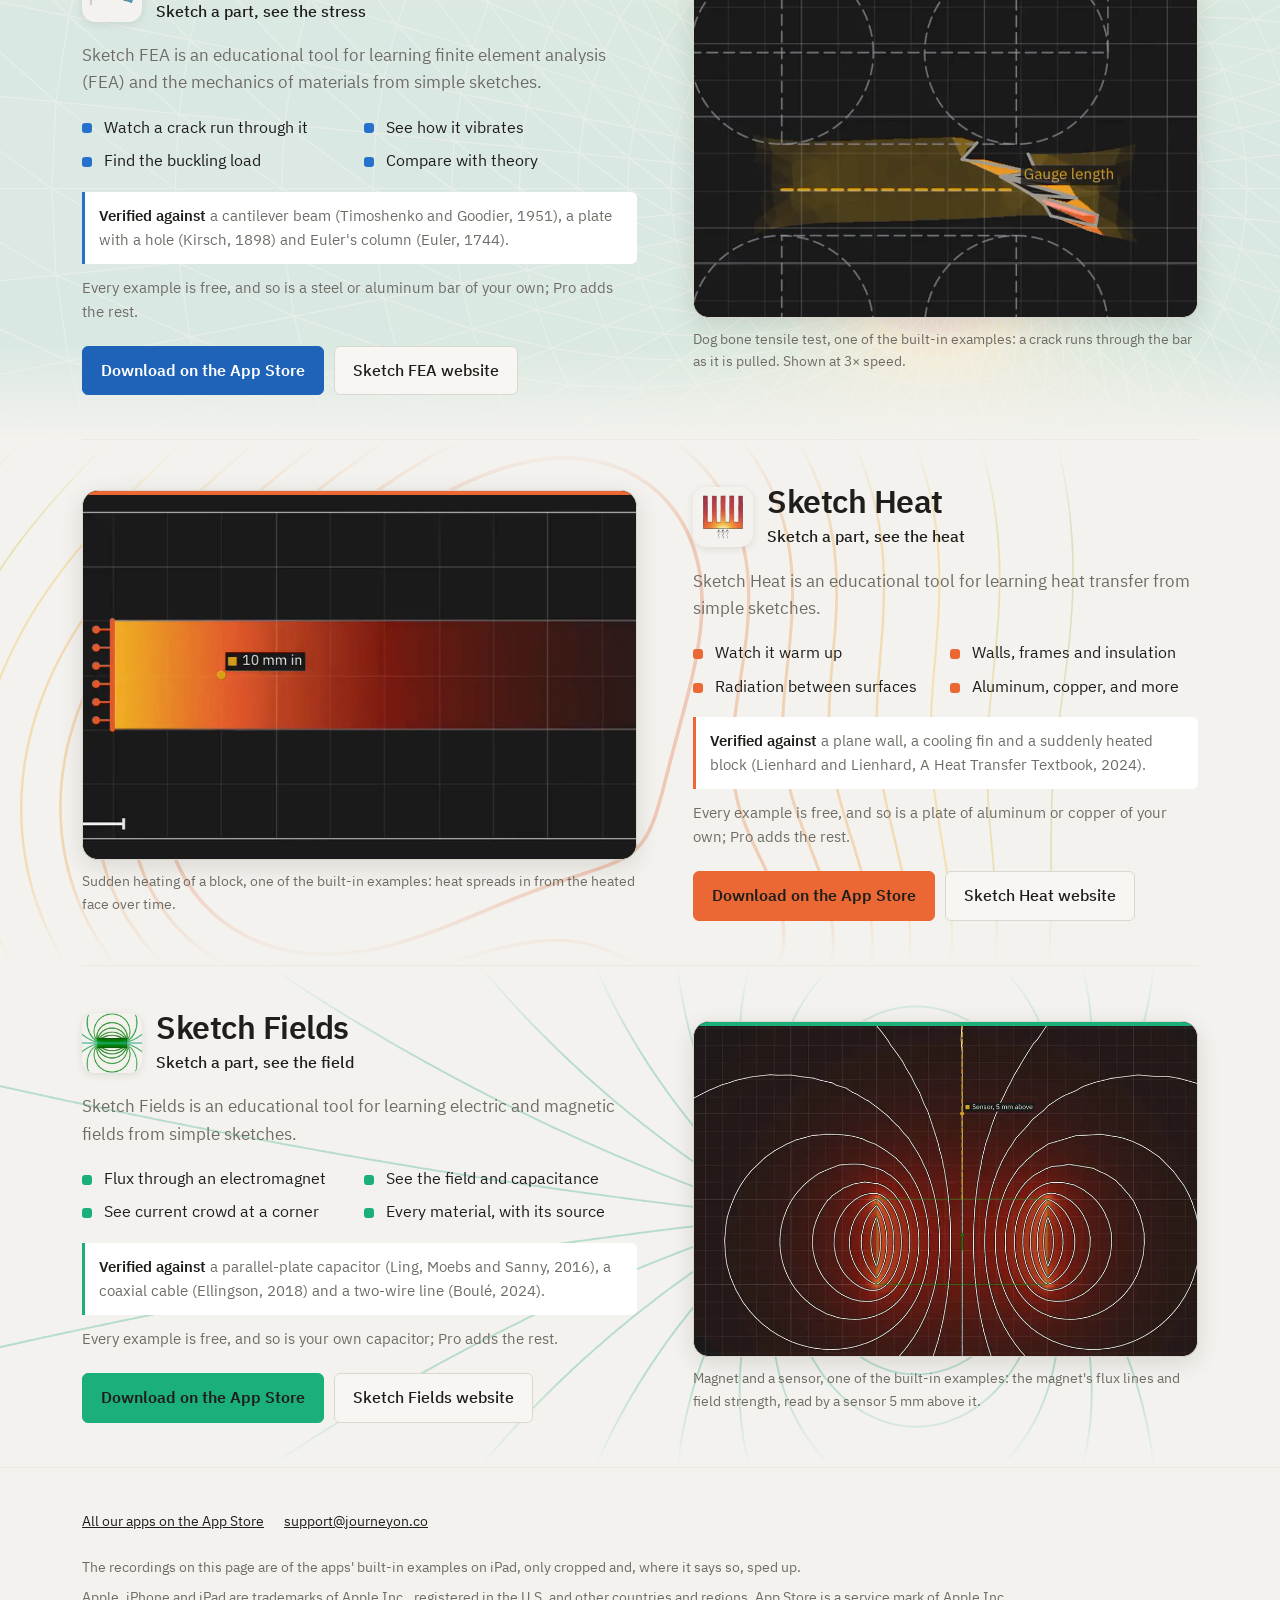
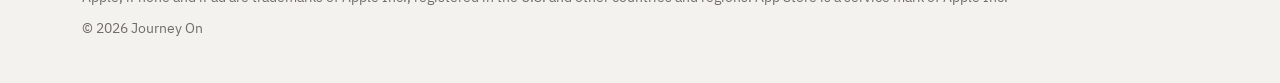
==== commit ab3de167: "The hero without the note about the flow behind it Co-Authored-By: Claude Opus 5.5 <noreply@anthropi" ====
--- a/index.html
+++ b/index.html
@@ -43,7 +43,6 @@
             <a class="btn sale-btn" href="#black-friday" data-sale>Black Friday: Pro at half price</a>
             <a class="btn" href="#apps">See the apps</a>
           </div>
-          <p class="hero-note">The flow behind this text is drawn live by this page: tracers carried past three cylinders, colored by speed. Move your pointer over it to add a fourth.</p>
           <button type="button" class="motion" id="motion" aria-pressed="false" hidden>Pause animations</button>
         </div>
       </div>
--- a/assets/labs.css
+++ b/assets/labs.css
@@ -217,7 +217,6 @@
 .hero .wrap { display: block; }
 .hero-text { max-width: 600px; }
 @media (min-width: 900px) { .hero { padding: 88px 0 96px; min-height: 620px; } }
-.hero-note { margin-top: 22px; font-size: 13px; color: var(--muted); max-width: 30em; }
 
 /* the sale's time bar, in the style of a result's color legend (Thursday to the end of Monday) */
 .legend { margin-top: 20px; }
